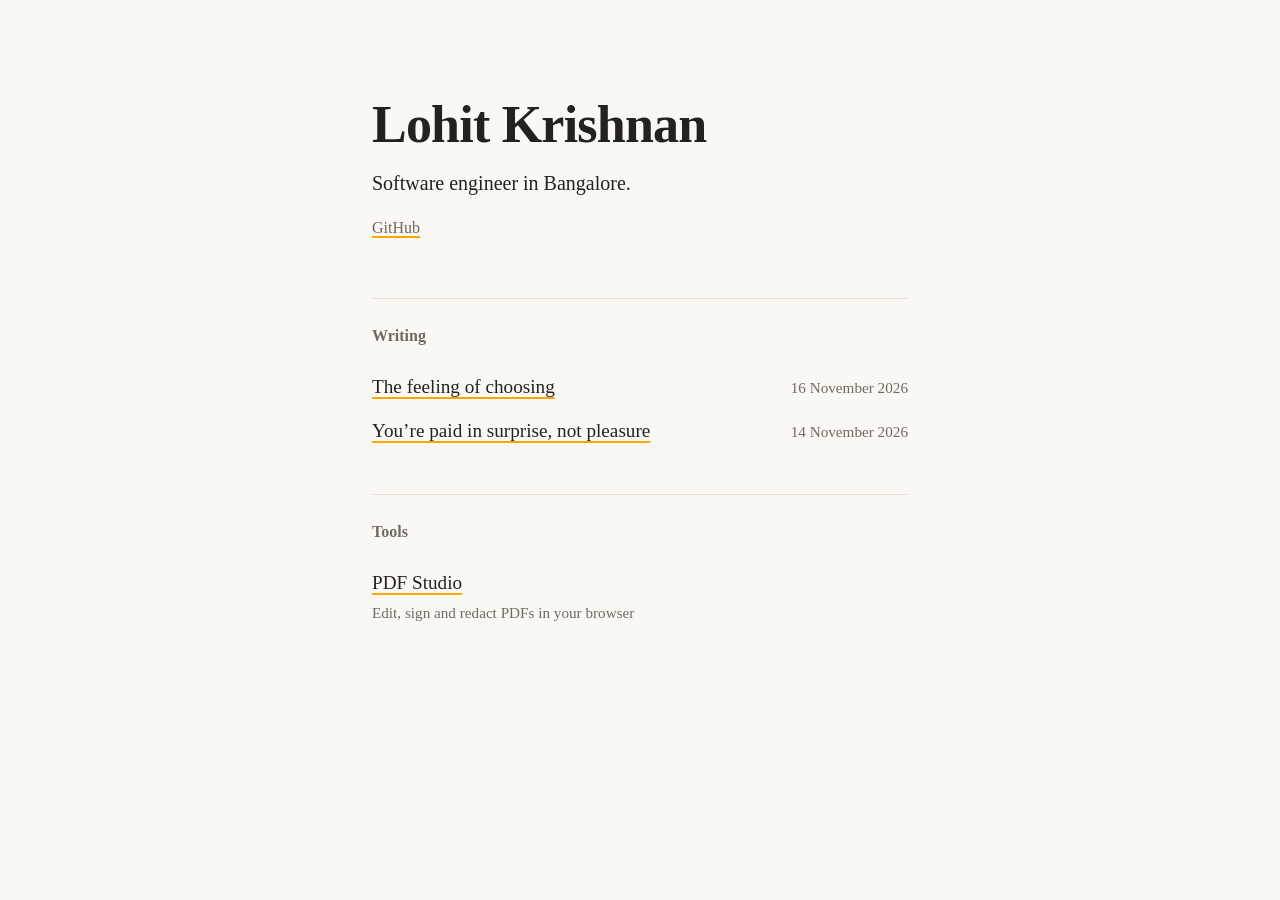
==== index.html @ 37dc79e5 "Homepage: add a Tools section linking PDF Studio at /pdf/ Co-Authored-By: Claude Opus 5.5 <noreply@a" ====
<!DOCTYPE html>
<html lang="en">
<head>
    <meta charset="UTF-8">
    <meta name="viewport" content="width=device-width, initial-scale=1.0">
    <title>Lohit Krishnan</title>
    <meta name="description" content="Lohit Krishnan, software engineer in Bangalore.">
    <meta property="og:title" content="Lohit Krishnan">
    <meta property="og:description" content="Software engineer in Bangalore.">
    <meta property="og:type" content="website">
    <meta property="og:url" content="https://lohitkrishnan.com/">
    <meta property="og:site_name" content="Lohit Krishnan">
    <meta property="og:image" content="https://lohitkrishnan.com/img/card-home.png">
    <meta property="og:image:width" content="1200">
    <meta property="og:image:height" content="630">
    <meta property="og:image:alt" content="Lohit Krishnan. Software engineer in Bangalore.">
    <meta name="twitter:card" content="summary_large_image">
    <link rel="canonical" href="https://lohitkrishnan.com/">
    <meta name="color-scheme" content="light dark">

    <link rel="icon" href="/favicon.ico" sizes="48x48">
    <link rel="icon" href="/favicon.svg" type="image/svg+xml">
    <link rel="apple-touch-icon" href="/apple-touch-icon.png">

    <link rel="preload" href="/fonts/Lora-Variable.woff" as="font" type="font/woff" crossorigin>
    <link rel="stylesheet" href="/css/site.css?v=6">
    <script data-goatcounter="https://lohitkrishnan.goatcounter.com/count" async src="https://gc.zgo.at/count.js"></script>
</head>
<body>

    <div class="page">
        <header class="intro">
            <h1 class="intro-name">Lohit Krishnan</h1>
            <p class="intro-about">Software engineer in Bangalore.</p>
            <p class="intro-links"><a href="https://github.com/lohitkrishnan">GitHub</a></p>
        </header>

        <main>
            <h2 class="section-title">Writing</h2>
            <ul class="posts">
                <li class="post">
                    <a class="post-title" href="/essays/the-feeling-of-choosing/">The feeling of choosing</a>
                    <time class="date" datetime="2026-11-16">16 November 2026</time>
                </li>
                <li class="post">
                    <a class="post-title" href="/essays/paid-in-surprise/">You’re paid in surprise, not pleasure</a>
                    <time class="date" datetime="2026-11-14">14 November 2026</time>
                </li>
            </ul>

            <h2 class="section-title">Tools</h2>
            <ul class="posts">
                <li class="post">
                    <a class="post-title" href="/pdf/">PDF Studio</a>
                    <span class="post-note">Edit, sign and redact PDFs in your browser</span>
                </li>
            </ul>
        </main>
    </div>

</body>
</html>
---- css/site.css ----
/* Shared look for lohitkrishnan.com: Lora on warm paper, warm charcoal in dark mode. */

/* Lora is served from this site so pages look the same on every device. */
@font-face {
    font-family: "Lora";
    src: url("/fonts/Lora-Variable.woff") format("woff");
    font-weight: 400 700;
    font-style: normal;
    font-display: swap;
}

:root {
    --bg: #faf8f3;
    --text: #24221f;
    --muted: #6f6a62;
    --rule: #e4dfd5;
    --line-strong: #b5aea2;
    --card: #f1ede4;
    --accent: orange;
    --reading: rgba(255, 165, 0, 0.3);
    --reading-faint: rgba(255, 165, 0, 0.2);
    --reading-word: rgba(255, 165, 0, 0.55);
    --reading-hover: rgba(255, 165, 0, 0.12);
    --serif: "Lora", "Iowan Old Style", Charter, Georgia, "Noto Serif", serif;
}

@media (prefers-color-scheme: dark) {
    :root {
        --bg: #1f1e1c;
        --text: #e9e5dd;
        --muted: #9c978e;
        --rule: #36332f;
        --line-strong: #6a665f;
        --card: #292724;
        --reading-faint: rgba(255, 165, 0, 0.15);
    }
}

* { box-sizing: border-box; }

html { -webkit-text-size-adjust: 100%; }

body {
    margin: 0;
    background-color: var(--bg);
    color: var(--text);
    font-family: var(--serif);
    font-size: 1.125rem;
    line-height: 1.65;
    text-rendering: optimizeLegibility;
    -webkit-font-smoothing: antialiased;
}

a {
    color: inherit;
    text-decoration-color: var(--accent);
    text-decoration-thickness: 1.5px;
    text-underline-offset: 0.2em;
}

a:focus-visible {
    outline: 2px solid var(--accent);
    outline-offset: 3px;
}

.page {
    max-width: 36rem;
    margin: 0 auto;
    padding: 2.5rem 1.25rem 4rem;
}

/* Small link back to the homepage, used at the top and bottom of an essay. */
.home-link {
    font-size: 0.95rem;
    color: var(--muted);
}

.date,
.post-note {
    font-size: 0.95rem;
    color: var(--muted);
}

/* ---------- Homepage ---------- */

.intro { margin: 3.5rem 0 3.5rem; }

.intro-name {
    margin: 0;
    font-weight: 600;
    font-size: clamp(2.3rem, 10vw, 3.25rem);
    line-height: 1.1;
    letter-spacing: -0.015em;
}

.intro-about {
    margin: 0.9rem 0 0;
    font-size: 1.25rem;
    line-height: 1.5;
}

.intro-links {
    margin: 1.1rem 0 0;
    font-size: 1rem;
    color: var(--muted);
}

.section-title {
    margin: 0;
    padding-top: 1.5rem;
    border-top: 1px solid var(--rule);
    font-size: 1rem;
    font-weight: 600;
    color: var(--muted);
}

.posts {
    list-style: none;
    margin: 1rem 0 0;
    padding: 0;
}

/* Space between one section's list and the next section's heading. */
.posts + .section-title { margin-top: 2.5rem; }

.post {
    display: flex;
    flex-wrap: wrap;
    align-items: baseline;
    justify-content: space-between;
    gap: 0.2rem 1.5rem;
    padding: 0.55rem 0;
}

.post-title {
    flex: 1 1 16rem;
    font-size: 1.2rem;
    font-weight: 500;
    line-height: 1.4;
}

/* ---------- Essay ---------- */

.essay-header { margin: 3.5rem 0 2.5rem; }

.essay-title {
    margin: 0;
    font-weight: 600;
    font-size: clamp(1.9rem, 7vw, 2.6rem);
    line-height: 1.2;
    letter-spacing: -0.01em;
    text-wrap: balance;
}

.essay-header .date {
    display: block;
    margin-top: 1rem;
}

/* Listen button: reads the essay aloud (see /js/listen.js). */
.listen {
    display: inline-flex;
    align-items: center;
    gap: 0.55rem;
    min-height: 2.75rem;
    margin-top: 1.4rem;
    padding: 0.4rem 1rem 0.4rem 0.85rem;
    font: inherit;
    font-size: 1rem;
    font-weight: 500;
    color: var(--text);
    background: transparent;
    border: 1px solid var(--line-strong);
    border-radius: 0.5rem;
    cursor: pointer;
}

.listen[hidden] { display: none; }

.listen:hover { border-color: var(--muted); }

.listen:focus-visible {
    outline: 2px solid var(--accent);
    outline-offset: 3px;
}

.listen-icon {
    width: 0.9rem;
    height: 0.9rem;
    fill: var(--accent);
}

.listen-icon-pause { display: none; }
.listen[data-state="playing"] .listen-icon-play { display: none; }
.listen[data-state="playing"] .listen-icon-pause { display: block; }

.listen-bar {
    display: flex;
    align-items: center;
    gap: 0.9rem;
}

.listen-time {
    margin-top: 1.4rem;
    font-size: 0.95rem;
    color: var(--muted);
    font-variant-numeric: tabular-nums;
}

.listen-credit {
    margin-top: 0.7rem;
    font-size: 0.9rem;
    color: var(--muted);
}

.listen-status {
    margin-top: 0.3rem;
    font-size: 0.9rem;
    color: var(--muted);
}

.listen-status:empty { display: none; }

/* Sentences and words are wrapped by /js/listen.js once listening starts.
   data-listen on the essay says which mode is in use: "audio" (recorded
   narration, word by word) or "speech" (device voice, sentence by sentence). */
.sentence,
.word {
    border-radius: 0.2em;
    -webkit-box-decoration-break: clone;
    box-decoration-break: clone;
}

.sentence.is-reading { background-color: var(--reading); }

/* With a recording, the sentence gets a faint tint and the word the strong one. */
.essay[data-listen="audio"] .sentence.is-reading { background-color: var(--reading-faint); }
.word.is-reading { background-color: var(--reading-word); }

.essay[data-listen="speech"].is-listening .sentence,
.essay[data-listen="audio"].is-listening .word { cursor: pointer; }

@media (hover: hover) {
    .essay[data-listen="speech"].is-listening .sentence:not(.is-reading):hover,
    .essay[data-listen="audio"].is-listening .word:not(.is-reading):hover { background-color: var(--reading-hover); }
}

.essay p { margin: 0 0 1.35em; }

.essay strong { font-weight: 700; }

.essay h2 {
    margin: 2.4em 0 0.8em;
    font-size: 1.35rem;
    font-weight: 600;
    line-height: 1.3;
    text-wrap: balance;
}

/* Small closing note under an essay. */
.essay .essay-note {
    margin: 2.5rem 0 0;
    padding-top: 1.25rem;
    border-top: 1px solid var(--rule);
    font-size: 0.95rem;
    font-style: italic;
    color: var(--muted);
}

/* Drawings inside an essay. They are inline SVG coloured from the variables
   above, so they follow light and dark mode like the text does. */
.figure { margin: 2.2rem 0; }

.figure svg {
    display: block;
    width: 100%;
    height: auto;
    font-family: var(--serif);
}

.figure svg.figure-narrow {
    max-width: 24rem;
    margin: 0 auto;
}

.figure figcaption {
    margin-top: 0.7rem;
    font-size: 0.95rem;
    line-height: 1.5;
    color: var(--muted);
    text-align: center;
}

.fig-card { fill: var(--card); }
.fig-ink { fill: var(--text); }
.fig-accent { fill: var(--accent); }
.fig-shadow { fill: var(--line-strong); fill-opacity: 0.35; }
.fig-title { fill: var(--text); font-size: 52px; font-weight: 600; letter-spacing: -0.01em; }
.fig-sub { fill: var(--muted); font-size: 26px; }
.fig-label { fill: var(--muted); font-size: 22px; text-anchor: middle; }
.fig-label-strong { fill: var(--text); font-weight: 600; }
.fig-ground { stroke: var(--line-strong); stroke-width: 1.5; }
.fig-string { fill: none; stroke: var(--accent); stroke-width: 2; }
.fig-bar { stroke: var(--accent); stroke-width: 10; stroke-linecap: round; }
.fig-limb { fill: none; stroke: var(--text); stroke-width: 10; stroke-linecap: round; stroke-linejoin: round; }
.fig-line { fill: none; stroke: var(--text); stroke-width: 3; stroke-linecap: round; stroke-linejoin: round; }

.essay-footer {
    margin-top: 3.5rem;
    padding-top: 1.5rem;
    border-top: 1px solid var(--rule);
}

@media (max-width: 600px) {
    body { font-size: 1.0625rem; }
    .intro { margin: 2.25rem 0 2.75rem; }
    .essay-header { margin: 2.25rem 0 2rem; }
}

/* Songs section at the end of an essay */
.songs {
    margin-top: 1.25rem;
    padding-top: 2rem;
    border-top: 1px solid var(--rule);
}
.songs h2 { margin: 0 0 0.4rem; }
.songs > p { margin: 0 0 1.5rem; }
.song-list { display: grid; grid-template-columns: minmax(0, 1fr); gap: 1.75rem; }
.song-player img { max-width: 100%; }
.song { margin: 0; }
.song-player, .song-frame {
    display: block;
    position: relative;
    width: 100%;
    aspect-ratio: 16 / 9;
    border: 0;
    border-radius: 10px;
    overflow: hidden;
    background: var(--card);
}
.song-player img {
    width: 100%;
    height: 100%;
    object-fit: cover;
    display: block;
}
.song-play {
    position: absolute;
    right: 14px;
    bottom: 14px;
    width: 56px;
    height: 56px;
    border-radius: 50%;
    background: rgba(20, 19, 17, 0.72);
    display: grid;
    place-items: center;
    transition: transform 0.15s ease, background 0.15s ease;
}
.song-play svg { width: 28px; height: 28px; fill: var(--accent); margin-left: 3px; }
.song-player:hover .song-play,
.song-player:focus-visible .song-play { transform: scale(1.08); background: rgba(20, 19, 17, 0.88); }
.song figcaption { margin-top: 0.5rem; }
.songs-credit { margin-top: 1.5rem; font-size: 0.9rem; color: var(--muted); }
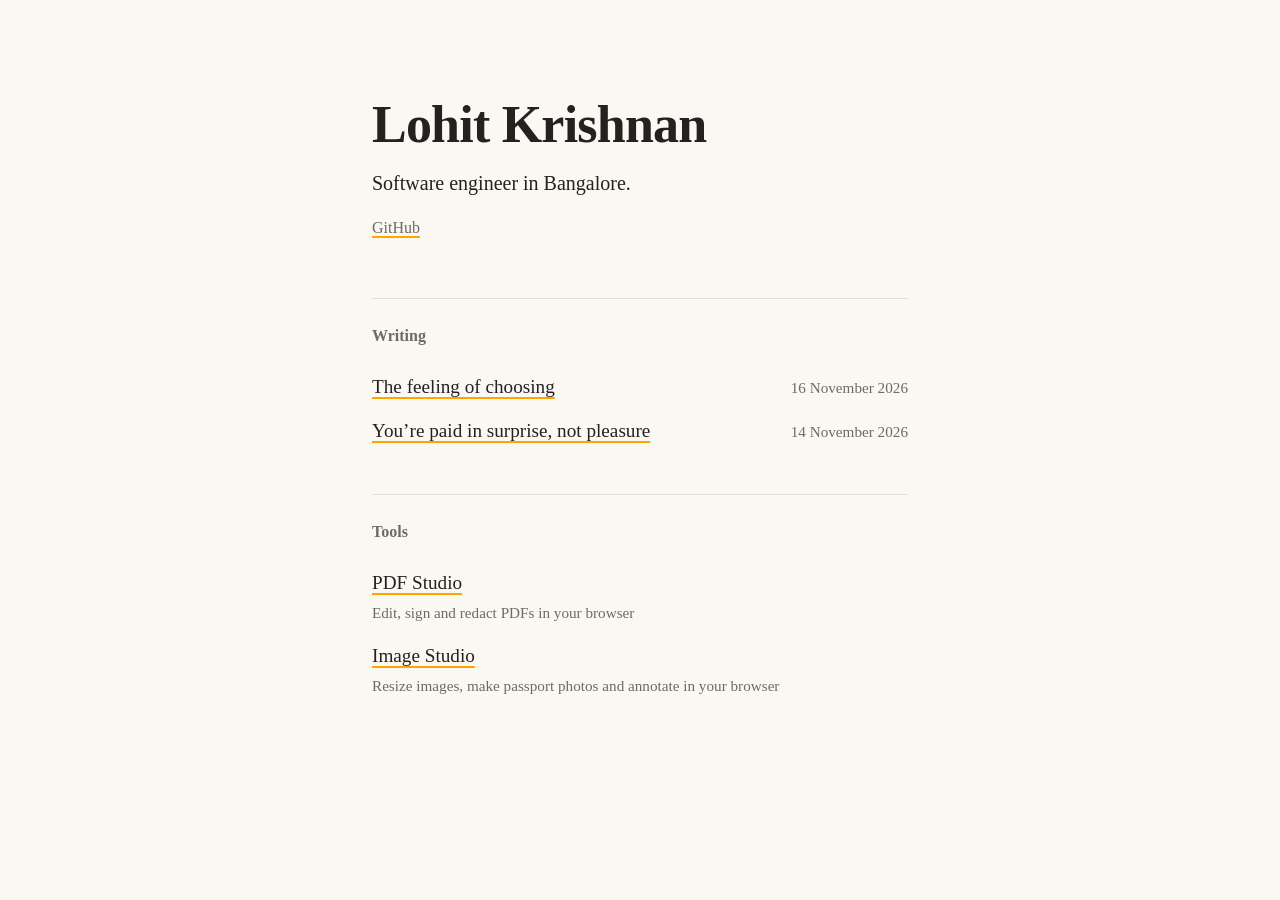
==== commit 815d60f4: "Add Image Studio to Tools Co-Authored-By: Claude Opus 5.5 <noreply@anthropic.com> Claude-Session: ht" ====
--- a/index.html
+++ b/index.html
@@ -54,6 +54,10 @@
                     <a class="post-title" href="/pdf/">PDF Studio</a>
                     <span class="post-note">Edit, sign and redact PDFs in your browser</span>
                 </li>
+                <li class="post">
+                    <a class="post-title" href="/image/">Image Studio</a>
+                    <span class="post-note">Resize images, make passport photos and annotate in your browser</span>
+                </li>
             </ul>
         </main>
     </div>
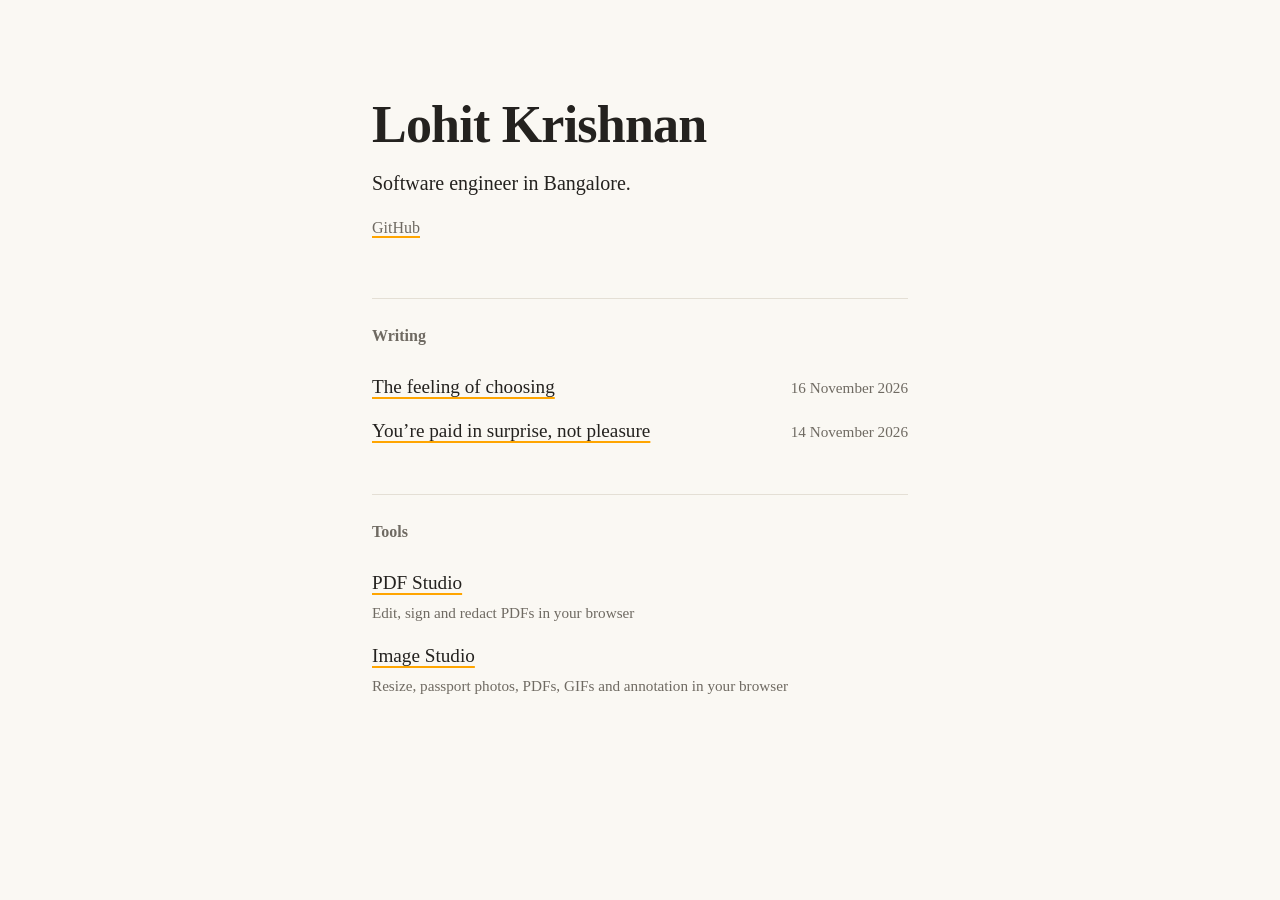
==== commit 0b4e242b: "Update Image Studio description Co-Authored-By: Claude Opus 5.5 <noreply@anthropic.com> Claude-Sessi" ====
--- a/index.html
+++ b/index.html
@@ -56,7 +56,7 @@
                 </li>
                 <li class="post">
                     <a class="post-title" href="/image/">Image Studio</a>
-                    <span class="post-note">Resize images, make passport photos and annotate in your browser</span>
+                    <span class="post-note">Resize, passport photos, PDFs, GIFs and annotation in your browser</span>
                 </li>
             </ul>
         </main>
